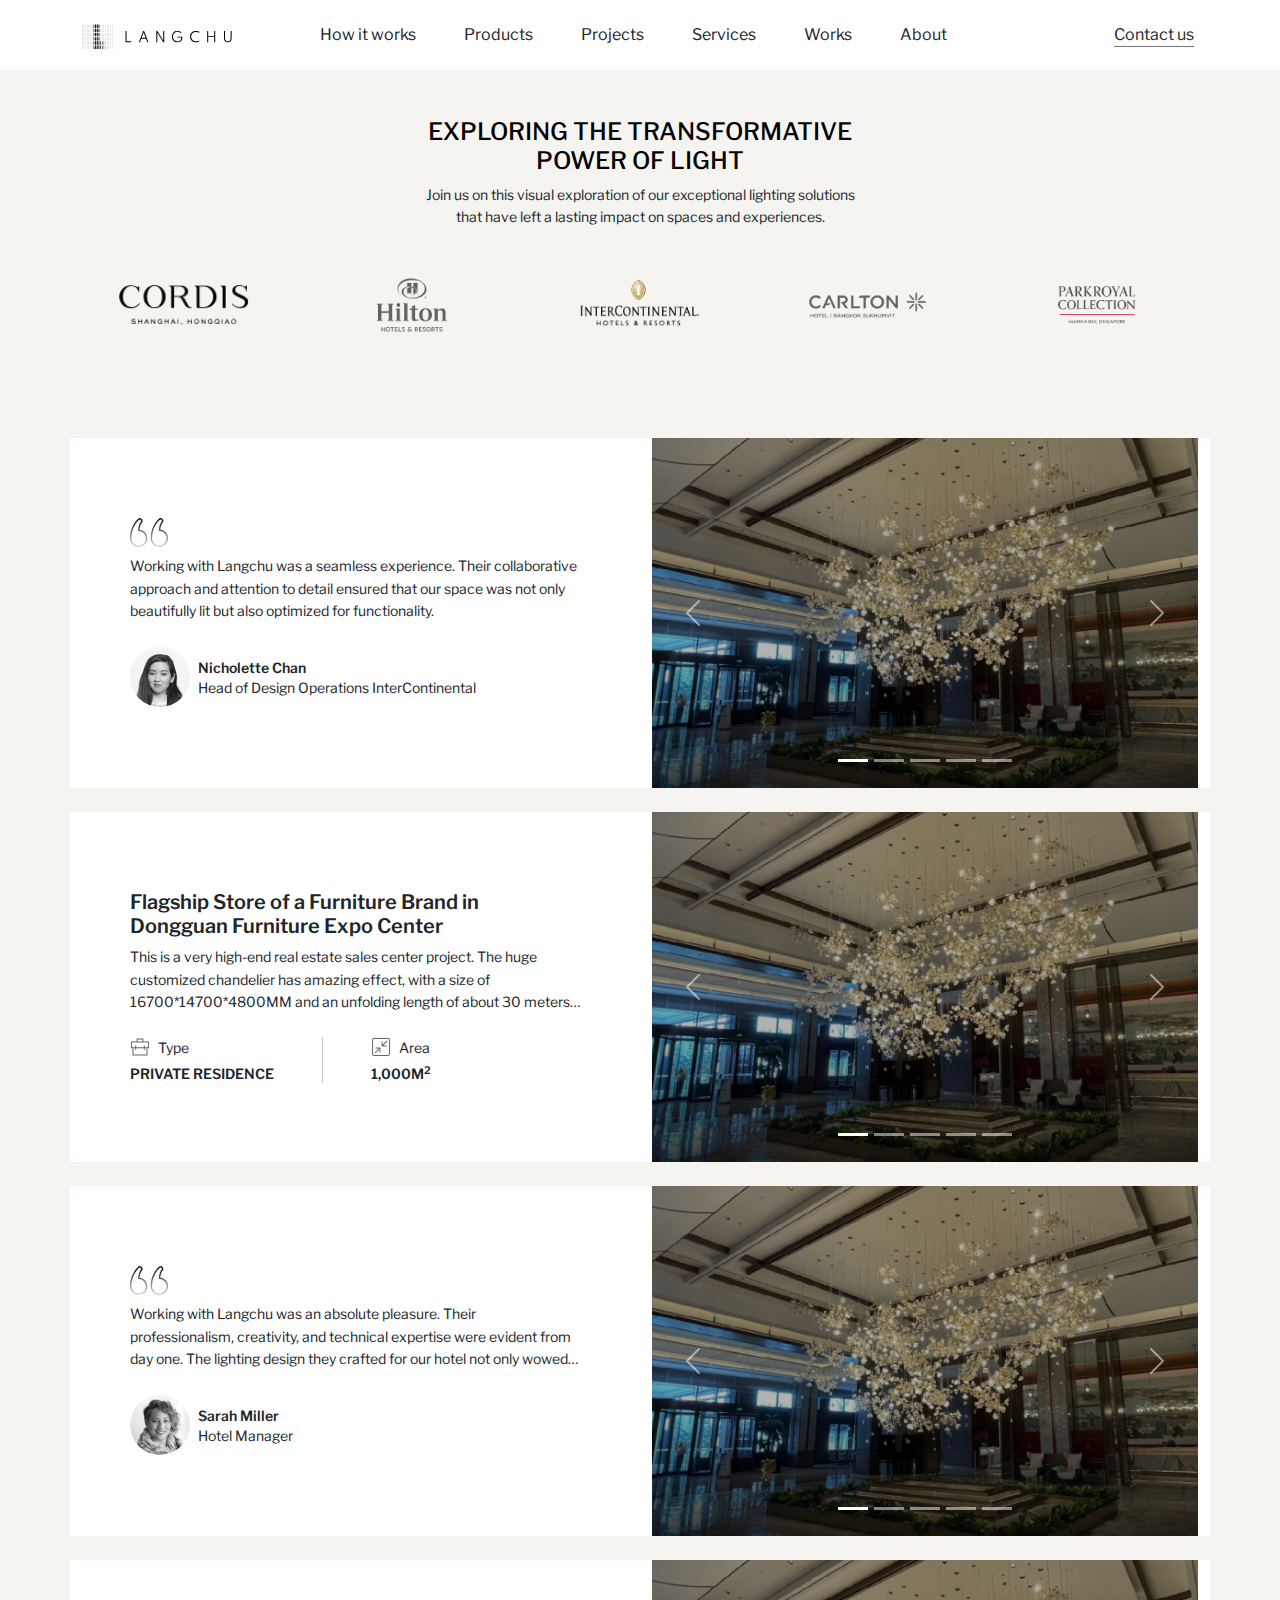
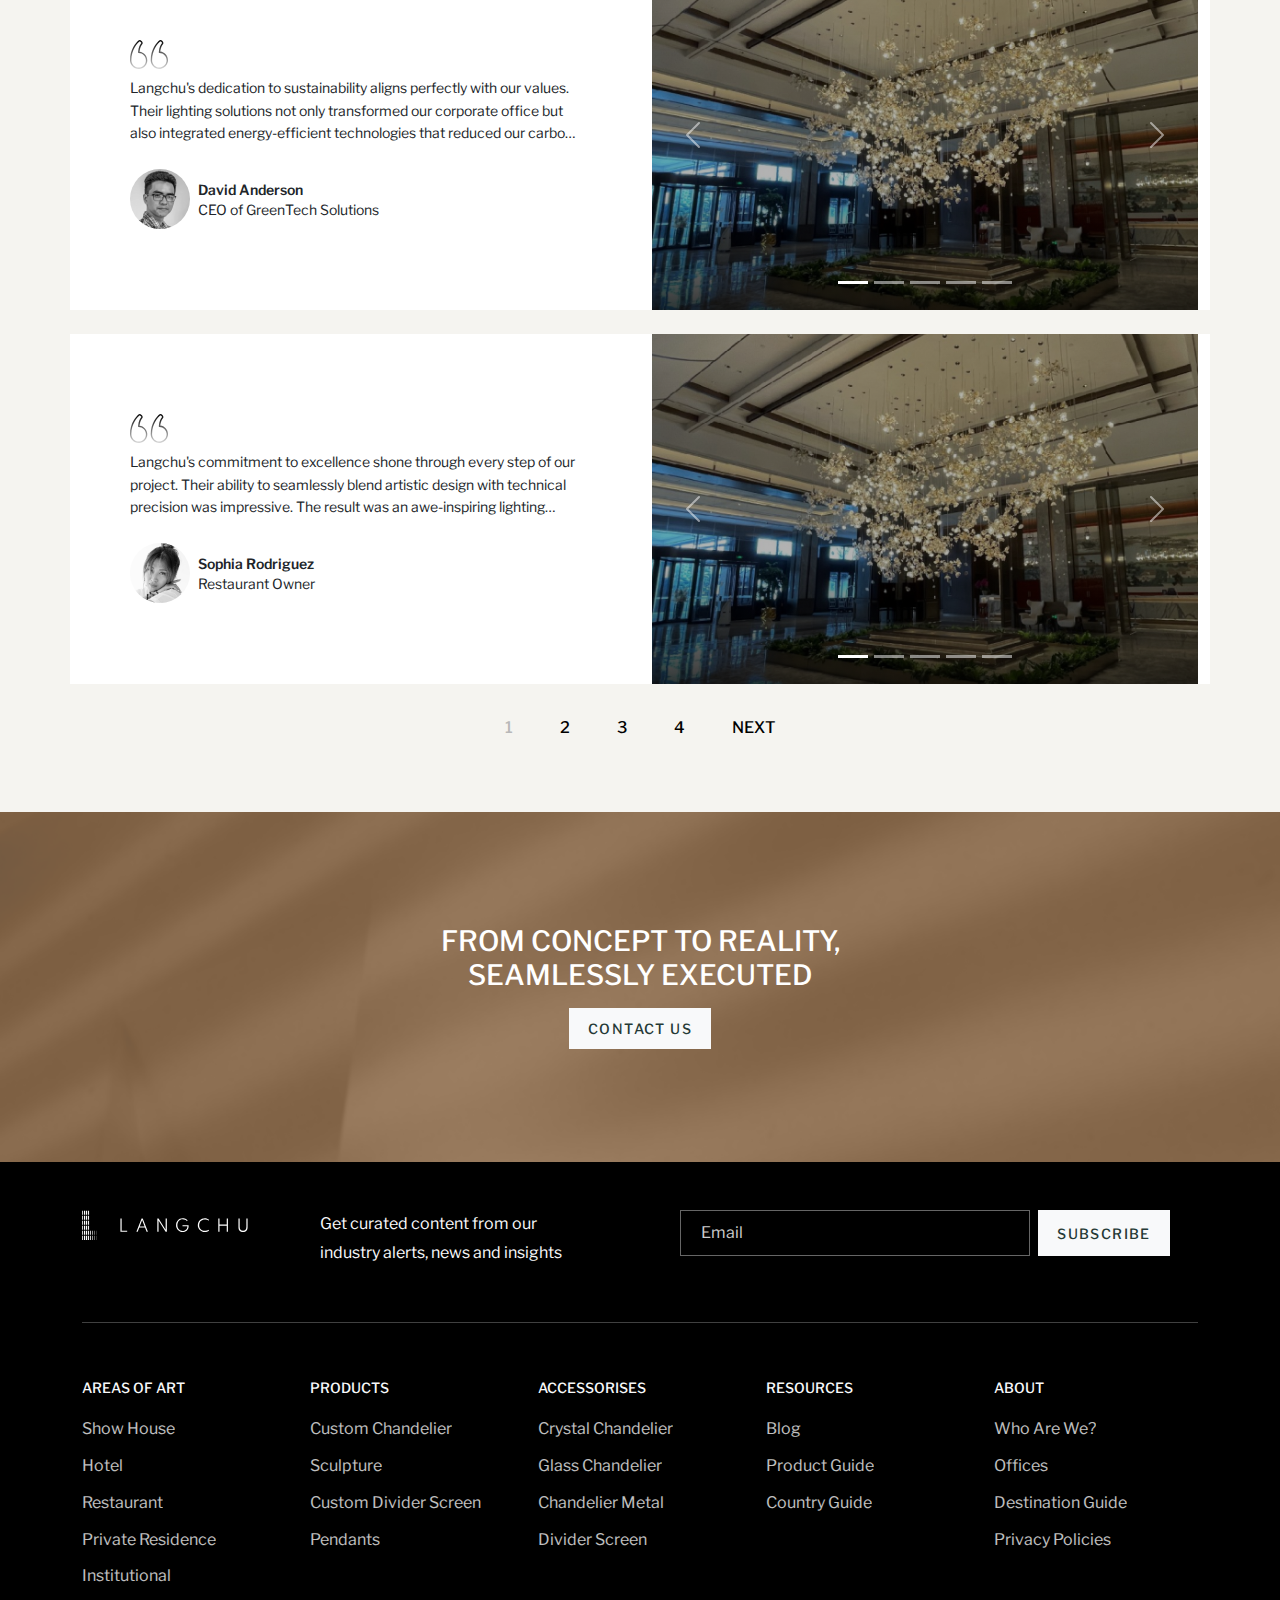
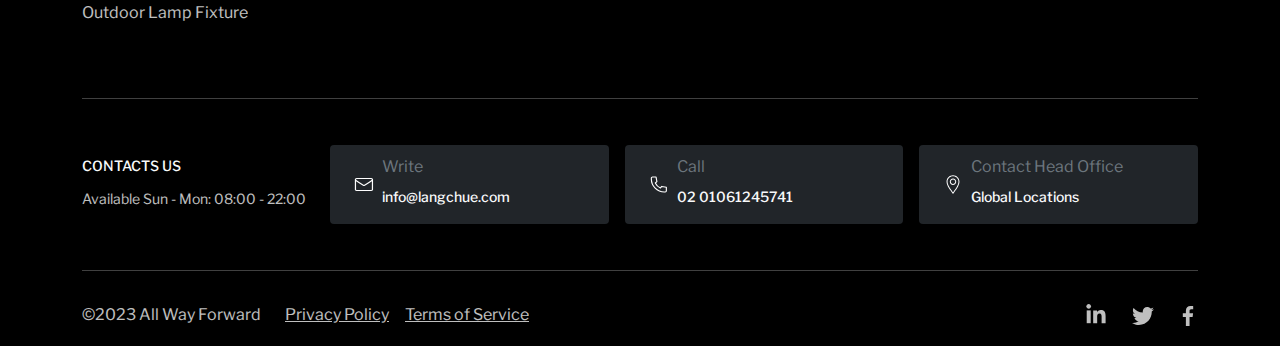
==== pages/projects/index.html @ 5022c029 "how woks page" ====
<!DOCTYPE html>
<html lang="en">

<head>
  <meta charset="UTF-8">
  <meta name="viewport" content="width=device-width, initial-scale=1.0" />
  <meta name="description" content="Explore Our Manufacturing Excellence">
  <title>Langchu | Projects</title>
  <link rel="shortcut icon" href="/public/favicon.ico" type="image/x-icon">
  <!-- Custom styles  -->
  <!-- <link rel="stylesheet" href="assets/css/bootstrap.min.css"> -->
  <link rel="stylesheet" href="/assets/css/style.css">
</head>

<body class="bg-light-brown">

  <!-- Header  -->
  <header class="w-100 py-1 bg-white text-black position-relative z-1">
    <div class="container">
      <nav class="navbar navbar-expand-xl gap-xl-5 align-items-center">
        <a class="navbar-brand" href="/">
          <img src="/assets/images/logo-dark.svg" alt="logo" class="img-fluid" width="150" />
        </a>
        <button class="navbar-toggler" type="button" data-bs-toggle="collapse" data-bs-target="#navbarSupportedContent"
          aria-controls="navbarSupportedContent" aria-expanded="false" aria-label="Toggle navigation">
          <span class="navbar-toggler-icon"></span>
        </button>
        <div class="collapse navbar-collapse" id="navbarSupportedContent">
          <ul class="navbar-nav me-auto mb-2 mb-lg-0 nav-main-links mt-3 mt-xl-0">
            <li class="nav-item">
              <a class="nav-link text-dark" aria-current="page" href="/pages/how-works.html">How it works</a>
            </li>
            <li class="nav-item">
              <a class="nav-link text-dark" href="/pages/products.html">Products</a>
            </li>
            <li class="nav-item">
              <a class="nav-link text-dark" href="/pages/projects/">Projects</a>
            </li>
            <li class="nav-item">
              <a class="nav-link text-dark" href="/pages/services.html">Services</a>
            </li>
            <li class="nav-item">
              <a class="nav-link text-dark" href="#">Works</a>
            </li>
            <li class="nav-item">
              <a class="nav-link text-dark" href="/pages/about.html">About</a>
            </li>
          </ul>
          <div>
            <button class="bg-transparent px-3 px-lg-0 border-0 btn-contact-us text-dark" type="button"><span
                class="p-1">Contact us</span></button>
          </div>
        </div>
      </nav>
    </div>
  </header>

  <!-- Hero Projects Section  -->
  <section class="bg-light-brown projects-home py-5 d-flex align-items-center">
    <div class="container">
      <div class="row justify-content-center mb-4">
        <div class="col-sm-8 col-md-7 col-lg-6 col-xl-5 col-xl-4">
          <div class="text-center">
            <h1 class="text-black text-uppercase m-0 fs-lg mb-2">Exploring the Transformative
              Power of Light</h1>
            <p class="fs-sm">Join us on this visual exploration of our exceptional lighting solutions that have left a
              lasting impact
              on spaces and
              experiences.</p>
          </div>
        </div>
      </div>
      <div class="row row-cols-5 align-items-center">
        <div class="col">
          <div class="text-center">
            <img src="../../assets/images/projects/client-1.png" width="130" class="img-fluid object-fit-contain"
              style="aspect-ratio: 16/9;" alt="client" />
          </div>
        </div>
        <div class="col">
          <div class="text-center">
            <img src="../../assets/images/projects/client-2.png" width="130" class="img-fluid object-fit-contain"
              style="aspect-ratio: 16/9;" alt="client" />
          </div>
        </div>
        <div class="col">
          <div class="text-center">
            <img src="../../assets/images/projects/client-3.png" width="130" class="img-fluid object-fit-contain"
              style="aspect-ratio: 16/9;" alt="client" />
          </div>
        </div>
        <div class="col">
          <div class="text-center">
            <img src="../../assets/images/projects/client-4.png" width="130" class="img-fluid object-fit-contain"
              style="aspect-ratio: 16/9;" alt="client" />
          </div>
        </div>
        <div class="col">
          <div class="text-center">
            <img src="../../assets/images/projects/client-5.png" width="130" class="img-fluid object-fit-contain"
              style="aspect-ratio: 16/9;" alt="client" />
          </div>
        </div>
      </div>
    </div>
  </section>



  <!-- Project Portfolio  -->
  <section class="py-md-5 py-4">
    <div class="container d-flex flex-column gap-4">
      <!-- Project-1  -->
      <div class="row bg-white project-list-wrapper align-items-center">
        <div class="col-md-6">
          <div class="p-4 p-md-5">
            <img src="../../assets/icons/quote.svg" class="img-fluid mb-2" alt="quote" />
            <p class="fs-sm line-clamp lines-3 mb-4">Working with Langchu was a seamless experience. Their collaborative
              approach and attention
              to detail
              ensured that our
              space was not only beautifully lit but also optimized for functionality.</p>
            <div class="d-flex gap-2 align-items-center">
              <img src="../../assets/images/projects/client-profile-1.png" width="60" height="60"
                class="rounded-circle object-fit-cover" alt="clinet-profile" />
              <div>
                <h5 class="fs-sm fw-semibold m-0">Nicholette Chan</h5>
                <p class="fs-sm m-0 lh-sm">Head of Design Operations InterContinental</p>
              </div>
            </div>
          </div>
        </div>
        <!-- Slider  -->
        <div class="col-md-6">
          <div>
            <div id="carouselExampleProject1" class="carousel slide">
              <div class="carousel-indicators">
                <button type="button" data-bs-target="#carouselExampleProject1" data-bs-slide-to="0" class="active"
                  aria-current="true" aria-label="Slide 1"></button>
                <button type="button" data-bs-target="#carouselExampleProject1" data-bs-slide-to="1"
                  aria-label="Slide 2"></button>
                <button type="button" data-bs-target="#carouselExampleProject1" data-bs-slide-to="2"
                  aria-label="Slide 3"></button>
                <button type="button" data-bs-target="#carouselExampleProject1" data-bs-slide-to="3"
                  aria-label="Slide 4"></button>
                <button type="button" data-bs-target="#carouselExampleProject1" data-bs-slide-to="4"
                  aria-label="Slide 5"></button>
              </div>
              <div class="carousel-inner">
                <!-- 1 -->
                <div class="carousel-item position-relative active">
                  <img src="../../assets/images/projects/projects-1.png" height="350"
                    class="object-fit-cover d-block w-100" alt="projects" />
                  <div class="position-absolute top-50 start-50 translate-middle view-project-wrapper z-1">
                    <a href="/pages/projects/view.html" class="btn btn-light">View Details</a>
                  </div>
                  <div class="overrelay-image position-absolute top-0 start-0 w-100 h-100"></div>
                </div>
                <!-- 2  -->
                <div class="carousel-item position-relative">
                  <img src="../../assets/images/projects/projects-2.png" height="350"
                    class="object-fit-cover d-block w-100" alt="projects" />
                  <div class="position-absolute top-50 start-50 translate-middle view-project-wrapper z-1">
                    <a href="/pages/projects/view.html" class="btn btn-light">View Details</a>
                  </div>
                  <div class="overrelay-image position-absolute top-0 start-0 w-100 h-100"></div>
                </div>
                <!-- 3  -->
                <div class="carousel-item position-relative">
                  <img src="../../assets/images/projects/projects-3.png" height="350"
                    class="object-fit-cover d-block w-100" alt="projects" />
                  <div class="position-absolute top-50 start-50 translate-middle view-project-wrapper z-1">
                    <a href="/pages/projects/view.html" class="btn btn-light">View Details</a>
                  </div>
                  <div class="overrelay-image position-absolute top-0 start-0 w-100 h-100"></div>
                </div>
                <!-- 4 -->
                <div class="carousel-item position-relative">
                  <img src="../../assets/images/projects/projects-4.png" height="350"
                    class="object-fit-cover d-block w-100" alt="projects" />
                  <div class="position-absolute top-50 start-50 translate-middle view-project-wrapper z-1">
                    <a href="/pages/projects/view.html" class="btn btn-light">View Details</a>
                  </div>
                  <div class="overrelay-image position-absolute top-0 start-0 w-100 h-100"></div>
                </div>
                <!-- 5 -->
                <div class="carousel-item position-relative">
                  <img src="../../assets/images/projects/projects-5.png" height="350"
                    class="object-fit-cover d-block w-100" alt="projects" />
                  <div class="position-absolute top-50 start-50 translate-middle view-project-wrapper z-1">
                    <a href="/pages/projects/view.html" class="btn btn-light">View Details</a>
                  </div>
                  <div class="overrelay-image position-absolute top-0 start-0 w-100 h-100"></div>
                </div>
              </div>
              <button class="carousel-control-prev" type="button" data-bs-target="#carouselExampleProject1"
                data-bs-slide="prev">
                <span class="carousel-control-prev-icon" aria-hidden="true"></span>
                <span class="visually-hidden">Previous</span>
              </button>
              <button class="carousel-control-next" type="button" data-bs-target="#carouselExampleProject1"
                data-bs-slide="next">
                <span class="carousel-control-next-icon" aria-hidden="true"></span>
                <span class="visually-hidden">Next</span>
              </button>
            </div>
          </div>
        </div>
      </div>

      <!-- Project-2  -->
      <div class="row bg-white project-list-wrapper align-items-center">
        <div class="col-md-6">
          <div class="p-4 p-md-5">
            <h4 class="fs-md fw-semibold line-clamp lines-2">Flagship Store of a Furniture Brand in Dongguan Furniture
              Expo Center</h4>
            <p class="fs-sm line-clamp lines-3 mb-4">This is a very high-end real estate sales center project. The huge
              customized chandelier
              has amazing
              effect, with a size
              of 16700*14700*4800MM and an unfolding length of about 30 meters. 5MM aluminum plate is used as heat
              dissipation
              material on the back of each shape, and uniform RGB LED light sources are installed inside. About 19,000
              LED light
              sources are controlled by special controllers, and the shell is made of white 6MM acrylic material, which
              is a very
              large custom chandelier.</p>
            <!-- List  -->
            <div class="d-flex gap-md-5 gap-4">
              <!-- 1 -->
              <div class="d-flex flex-column gap-2">
                <div class="d-inline-flex gap-2 align-items-center">
                  <img src="../../assets/icons/job.svg" alt="icon" />
                  <p class="fs-sm m-0 lh-sm">Type</p>
                </div>
                <h5 class="text-uppercase fs-sm m-0 fw-semibold lh-sm">Private Residence</h5>
              </div>
              <!-- 2 -->
              <div class="vr"></div>
              <!-- 3 -->
              <div class="d-flex flex-column gap-2">
                <div class="d-inline-flex gap-2 align-items-center">
                  <img src="../../assets/icons/area.svg" alt="icon" />
                  <p class="fs-sm m-0 lh-sm">Area</p>
                </div>
                <h5 class="text-uppercase fs-sm m-0 fw-semibold lh-sm">1,000m<sup>2</sup></h5>
              </div>
            </div>

          </div>
        </div>
        <!-- Slider  -->
        <div class="col-md-6">
          <div>
            <div id="carouselExampleProject2" class="carousel slide">
              <div class="carousel-indicators">
                <button type="button" data-bs-target="#carouselExampleProject2" data-bs-slide-to="0" class="active"
                  aria-current="true" aria-label="Slide 1"></button>
                <button type="button" data-bs-target="#carouselExampleProject2" data-bs-slide-to="1"
                  aria-label="Slide 2"></button>
                <button type="button" data-bs-target="#carouselExampleProject2" data-bs-slide-to="2"
                  aria-label="Slide 3"></button>
                <button type="button" data-bs-target="#carouselExampleProject2" data-bs-slide-to="3"
                  aria-label="Slide 4"></button>
                <button type="button" data-bs-target="#carouselExampleProject2" data-bs-slide-to="4"
                  aria-label="Slide 5"></button>
              </div>
              <div class="carousel-inner">
                <!-- 1 -->
                <div class="carousel-item position-relative active">
                  <img src="../../assets/images/projects/projects-1.png" height="350"
                    class="object-fit-cover d-block w-100" alt="projects" />
                  <div class="position-absolute top-50 start-50 translate-middle view-project-wrapper z-1">
                    <a href="/pages/projects/view.html" class="btn btn-light">View Details</a>
                  </div>
                  <div class="overrelay-image position-absolute top-0 start-0 w-100 h-100"></div>
                </div>
                <!-- 2  -->
                <div class="carousel-item position-relative">
                  <img src="../../assets/images/projects/projects-2.png" height="350"
                    class="object-fit-cover d-block w-100" alt="projects" />
                  <div class="position-absolute top-50 start-50 translate-middle view-project-wrapper z-1">
                    <a href="/pages/projects/view.html" class="btn btn-light">View Details</a>
                  </div>
                  <div class="overrelay-image position-absolute top-0 start-0 w-100 h-100"></div>
                </div>
                <!-- 3  -->
                <div class="carousel-item position-relative">
                  <img src="../../assets/images/projects/projects-3.png" height="350"
                    class="object-fit-cover d-block w-100" alt="projects" />
                  <div class="position-absolute top-50 start-50 translate-middle view-project-wrapper z-1">
                    <a href="/pages/projects/view.html" class="btn btn-light">View Details</a>
                  </div>
                  <div class="overrelay-image position-absolute top-0 start-0 w-100 h-100"></div>
                </div>
                <!-- 4 -->
                <div class="carousel-item position-relative">
                  <img src="../../assets/images/projects/projects-4.png" height="350"
                    class="object-fit-cover d-block w-100" alt="projects" />
                  <div class="position-absolute top-50 start-50 translate-middle view-project-wrapper z-1">
                    <a href="/pages/projects/view.html" class="btn btn-light">View Details</a>
                  </div>
                  <div class="overrelay-image position-absolute top-0 start-0 w-100 h-100"></div>
                </div>
                <!-- 5 -->
                <div class="carousel-item position-relative">
                  <img src="../../assets/images/projects/projects-5.png" height="350"
                    class="object-fit-cover d-block w-100" alt="projects" />
                  <div class="position-absolute top-50 start-50 translate-middle view-project-wrapper z-1">
                    <a href="/pages/projects/view.html" class="btn btn-light">View Details</a>
                  </div>
                  <div class="overrelay-image position-absolute top-0 start-0 w-100 h-100"></div>
                </div>
              </div>
              <button class="carousel-control-prev" type="button" data-bs-target="#carouselExampleProject2"
                data-bs-slide="prev">
                <span class="carousel-control-prev-icon" aria-hidden="true"></span>
                <span class="visually-hidden">Previous</span>
              </button>
              <button class="carousel-control-next" type="button" data-bs-target="#carouselExampleProject2"
                data-bs-slide="next">
                <span class="carousel-control-next-icon" aria-hidden="true"></span>
                <span class="visually-hidden">Next</span>
              </button>
            </div>
          </div>
        </div>
      </div>

      <!-- Project-3  -->
      <div class="row bg-white project-list-wrapper align-items-center">
        <div class="col-md-6">
          <div class="p-4 p-md-5">
            <img src="../../assets/icons/quote.svg" class="img-fluid mb-2" alt="quote" />
            <p class="fs-sm line-clamp lines-3 mb-4">Working with Langchu was an absolute pleasure. Their
              professionalism, creativity, and technical expertise were evident
              from day one. The lighting design they crafted for our hotel not only wowed our guests but also enhanced
              their overall
              experience. Langchu truly knows how to illuminate spaces with brilliance.</p>
            <div class="d-flex gap-2 align-items-center">
              <img src="../../assets/images/projects/client-profile-2.png" width="60" height="60"
                class="rounded-circle object-fit-cover" alt="clinet-profile" />
              <div>
                <h5 class="fs-sm fw-semibold m-0">Sarah Miller</h5>
                <p class="fs-sm m-0 lh-sm">Hotel Manager</p>
              </div>
            </div>
          </div>
        </div>
        <!-- Slider  -->
        <div class="col-md-6">
          <div>
            <div id="carouselExampleProject3" class="carousel slide">
              <div class="carousel-indicators">
                <button type="button" data-bs-target="#carouselExampleProject3" data-bs-slide-to="0" class="active"
                  aria-current="true" aria-label="Slide 1"></button>
                <button type="button" data-bs-target="#carouselExampleProject3" data-bs-slide-to="1"
                  aria-label="Slide 2"></button>
                <button type="button" data-bs-target="#carouselExampleProject3" data-bs-slide-to="2"
                  aria-label="Slide 3"></button>
                <button type="button" data-bs-target="#carouselExampleProject3" data-bs-slide-to="3"
                  aria-label="Slide 4"></button>
                <button type="button" data-bs-target="#carouselExampleProject3" data-bs-slide-to="4"
                  aria-label="Slide 5"></button>
              </div>
              <div class="carousel-inner">
                <!-- 1 -->
                <div class="carousel-item position-relative active">
                  <img src="../../assets/images/projects/projects-1.png" height="350"
                    class="object-fit-cover d-block w-100" alt="projects" />
                  <div class="position-absolute top-50 start-50 translate-middle view-project-wrapper z-1">
                    <a href="/pages/projects/view.html" class="btn btn-light">View Details</a>
                  </div>
                  <div class="overrelay-image position-absolute top-0 start-0 w-100 h-100"></div>
                </div>
                <!-- 2  -->
                <div class="carousel-item position-relative">
                  <img src="../../assets/images/projects/projects-2.png" height="350"
                    class="object-fit-cover d-block w-100" alt="projects" />
                  <div class="position-absolute top-50 start-50 translate-middle view-project-wrapper z-1">
                    <a href="/pages/projects/view.html" class="btn btn-light">View Details</a>
                  </div>
                  <div class="overrelay-image position-absolute top-0 start-0 w-100 h-100"></div>
                </div>
                <!-- 3  -->
                <div class="carousel-item position-relative">
                  <img src="../../assets/images/projects/projects-3.png" height="350"
                    class="object-fit-cover d-block w-100" alt="projects" />
                  <div class="position-absolute top-50 start-50 translate-middle view-project-wrapper z-1">
                    <a href="/pages/projects/view.html" class="btn btn-light">View Details</a>
                  </div>
                  <div class="overrelay-image position-absolute top-0 start-0 w-100 h-100"></div>
                </div>
                <!-- 4 -->
                <div class="carousel-item position-relative">
                  <img src="../../assets/images/projects/projects-4.png" height="350"
                    class="object-fit-cover d-block w-100" alt="projects" />
                  <div class="position-absolute top-50 start-50 translate-middle view-project-wrapper z-1">
                    <a href="/pages/projects/view.html" class="btn btn-light">View Details</a>
                  </div>
                  <div class="overrelay-image position-absolute top-0 start-0 w-100 h-100"></div>
                </div>
                <!-- 5 -->
                <div class="carousel-item position-relative">
                  <img src="../../assets/images/projects/projects-5.png" height="350"
                    class="object-fit-cover d-block w-100" alt="projects" />
                  <div class="position-absolute top-50 start-50 translate-middle view-project-wrapper z-1">
                    <a href="/pages/projects/view.html" class="btn btn-light">View Details</a>
                  </div>
                  <div class="overrelay-image position-absolute top-0 start-0 w-100 h-100"></div>
                </div>
              </div>
              <button class="carousel-control-prev" type="button" data-bs-target="#carouselExampleProject3"
                data-bs-slide="prev">
                <span class="carousel-control-prev-icon" aria-hidden="true"></span>
                <span class="visually-hidden">Previous</span>
              </button>
              <button class="carousel-control-next" type="button" data-bs-target="#carouselExampleProject3"
                data-bs-slide="next">
                <span class="carousel-control-next-icon" aria-hidden="true"></span>
                <span class="visually-hidden">Next</span>
              </button>
            </div>
          </div>
        </div>
      </div>

      <!-- Project-4  -->
      <div class="row bg-white project-list-wrapper align-items-center">
        <div class="col-md-6">
          <div class="p-4 p-md-5">
            <img src="../../assets/icons/quote.svg" class="img-fluid mb-2" alt="quote" />
            <p class="fs-sm line-clamp lines-3 mb-4">Langchu's dedication to sustainability aligns perfectly with our
              values. Their lighting solutions not only transformed
              our corporate office but also integrated energy-efficient technologies that reduced our carbon footprint.
              Their team's
              collaborative approach made the entire process seamless and enjoyable.</p>
            <div class="d-flex gap-2 align-items-center">
              <img src="../../assets/images/projects/client-profile-3.png" width="60" height="60"
                class="rounded-circle object-fit-cover" alt="clinet-profile" />
              <div>
                <h5 class="fs-sm fw-semibold m-0">David Anderson</h5>
                <p class="fs-sm m-0 lh-sm">CEO of GreenTech Solutions</p>
              </div>
            </div>
          </div>
        </div>
        <!-- Slider  -->
        <div class="col-md-6">
          <div>
            <div id="carouselExampleProject4" class="carousel slide">
              <div class="carousel-indicators">
                <button type="button" data-bs-target="#carouselExampleProject4" data-bs-slide-to="0" class="active"
                  aria-current="true" aria-label="Slide 1"></button>
                <button type="button" data-bs-target="#carouselExampleProject4" data-bs-slide-to="1"
                  aria-label="Slide 2"></button>
                <button type="button" data-bs-target="#carouselExampleProject4" data-bs-slide-to="2"
                  aria-label="Slide 3"></button>
                <button type="button" data-bs-target="#carouselExampleProject4" data-bs-slide-to="3"
                  aria-label="Slide 4"></button>
                <button type="button" data-bs-target="#carouselExampleProject4" data-bs-slide-to="4"
                  aria-label="Slide 5"></button>
              </div>
              <div class="carousel-inner">
                <!-- 1 -->
                <div class="carousel-item position-relative active">
                  <img src="../../assets/images/projects/projects-1.png" height="350"
                    class="object-fit-cover d-block w-100" alt="projects" />
                  <div class="position-absolute top-50 start-50 translate-middle view-project-wrapper z-1">
                    <a href="/pages/projects/view.html" class="btn btn-light">View Details</a>
                  </div>
                  <div class="overrelay-image position-absolute top-0 start-0 w-100 h-100"></div>
                </div>
                <!-- 2  -->
                <div class="carousel-item position-relative">
                  <img src="../../assets/images/projects/projects-2.png" height="350"
                    class="object-fit-cover d-block w-100" alt="projects" />
                  <div class="position-absolute top-50 start-50 translate-middle view-project-wrapper z-1">
                    <a href="/pages/projects/view.html" class="btn btn-light">View Details</a>
                  </div>
                  <div class="overrelay-image position-absolute top-0 start-0 w-100 h-100"></div>
                </div>
                <!-- 3  -->
                <div class="carousel-item position-relative">
                  <img src="../../assets/images/projects/projects-3.png" height="350"
                    class="object-fit-cover d-block w-100" alt="projects" />
                  <div class="position-absolute top-50 start-50 translate-middle view-project-wrapper z-1">
                    <a href="/pages/projects/view.html" class="btn btn-light">View Details</a>
                  </div>
                  <div class="overrelay-image position-absolute top-0 start-0 w-100 h-100"></div>
                </div>
                <!-- 4 -->
                <div class="carousel-item position-relative">
                  <img src="../../assets/images/projects/projects-4.png" height="350"
                    class="object-fit-cover d-block w-100" alt="projects" />
                  <div class="position-absolute top-50 start-50 translate-middle view-project-wrapper z-1">
                    <a href="/pages/projects/view.html" class="btn btn-light">View Details</a>
                  </div>
                  <div class="overrelay-image position-absolute top-0 start-0 w-100 h-100"></div>
                </div>
                <!-- 5 -->
                <div class="carousel-item position-relative">
                  <img src="../../assets/images/projects/projects-5.png" height="350"
                    class="object-fit-cover d-block w-100" alt="projects" />
                  <div class="position-absolute top-50 start-50 translate-middle view-project-wrapper z-1">
                    <a href="/pages/projects/view.html" class="btn btn-light">View Details</a>
                  </div>
                  <div class="overrelay-image position-absolute top-0 start-0 w-100 h-100"></div>
                </div>
              </div>
              <button class="carousel-control-prev" type="button" data-bs-target="#carouselExampleProject4"
                data-bs-slide="prev">
                <span class="carousel-control-prev-icon" aria-hidden="true"></span>
                <span class="visually-hidden">Previous</span>
              </button>
              <button class="carousel-control-next" type="button" data-bs-target="#carouselExampleProject4"
                data-bs-slide="next">
                <span class="carousel-control-next-icon" aria-hidden="true"></span>
                <span class="visually-hidden">Next</span>
              </button>
            </div>
          </div>
        </div>
      </div>

      <!-- Project-5  -->
      <div class="row bg-white project-list-wrapper align-items-center">
        <div class="col-md-6">
          <div class="p-4 p-md-5">
            <img src="../../assets/icons/quote.svg" class="img-fluid mb-2" alt="quote" />
            <p class="fs-sm line-clamp lines-3 mb-4">Langchu's commitment to excellence shone through every step of our
              project. Their ability to seamlessly blend artistic
              design with technical precision was impressive. The result was an awe-inspiring lighting system that adds
              a layer of
              sophistication and charm to our restaurant. We're thrilled with the outcome.</p>
            <div class="d-flex gap-2 align-items-center">
              <img src="../../assets/images/projects/client-profile-4.png" width="60" height="60"
                class="rounded-circle object-fit-cover" alt="clinet-profile" />
              <div>
                <h5 class="fs-sm fw-semibold m-0">Sophia Rodriguez</h5>
                <p class="fs-sm m-0 lh-sm">Restaurant Owner</p>
              </div>
            </div>
          </div>
        </div>
        <!-- Slider  -->
        <div class="col-md-6">
          <div>
            <div id="carouselExampleProject5" class="carousel slide">
              <div class="carousel-indicators">
                <button type="button" data-bs-target="#carouselExampleProject5" data-bs-slide-to="0" class="active"
                  aria-current="true" aria-label="Slide 1"></button>
                <button type="button" data-bs-target="#carouselExampleProject5" data-bs-slide-to="1"
                  aria-label="Slide 2"></button>
                <button type="button" data-bs-target="#carouselExampleProject5" data-bs-slide-to="2"
                  aria-label="Slide 3"></button>
                <button type="button" data-bs-target="#carouselExampleProject5" data-bs-slide-to="3"
                  aria-label="Slide 4"></button>
                <button type="button" data-bs-target="#carouselExampleProject5" data-bs-slide-to="4"
                  aria-label="Slide 5"></button>
              </div>
              <div class="carousel-inner">
                <!-- 1 -->
                <div class="carousel-item position-relative active">
                  <img src="../../assets/images/projects/projects-1.png" height="350"
                    class="object-fit-cover d-block w-100" alt="projects" />
                  <div class="position-absolute top-50 start-50 translate-middle view-project-wrapper z-1">
                    <a href="/pages/projects/view.html" class="btn btn-light">View Details</a>
                  </div>
                  <div class="overrelay-image position-absolute top-0 start-0 w-100 h-100"></div>
                </div>
                <!-- 2  -->
                <div class="carousel-item position-relative">
                  <img src="../../assets/images/projects/projects-2.png" height="350"
                    class="object-fit-cover d-block w-100" alt="projects" />
                  <div class="position-absolute top-50 start-50 translate-middle view-project-wrapper z-1">
                    <a href="/pages/projects/view.html" class="btn btn-light">View Details</a>
                  </div>
                  <div class="overrelay-image position-absolute top-0 start-0 w-100 h-100"></div>
                </div>
                <!-- 3  -->
                <div class="carousel-item position-relative">
                  <img src="../../assets/images/projects/projects-3.png" height="350"
                    class="object-fit-cover d-block w-100" alt="projects" />
                  <div class="position-absolute top-50 start-50 translate-middle view-project-wrapper z-1">
                    <a href="/pages/projects/view.html" class="btn btn-light">View Details</a>
                  </div>
                  <div class="overrelay-image position-absolute top-0 start-0 w-100 h-100"></div>
                </div>
                <!-- 4 -->
                <div class="carousel-item position-relative">
                  <img src="../../assets/images/projects/projects-4.png" height="350"
                    class="object-fit-cover d-block w-100" alt="projects" />
                  <div class="position-absolute top-50 start-50 translate-middle view-project-wrapper z-1">
                    <a href="/pages/projects/view.html" class="btn btn-light">View Details</a>
                  </div>
                  <div class="overrelay-image position-absolute top-0 start-0 w-100 h-100"></div>
                </div>
                <!-- 5 -->
                <div class="carousel-item position-relative">
                  <img src="../../assets/images/projects/projects-5.png" height="350"
                    class="object-fit-cover d-block w-100" alt="projects" />
                  <div class="position-absolute top-50 start-50 translate-middle view-project-wrapper z-1">
                    <a href="/pages/projects/view.html" class="btn btn-light">View Details</a>
                  </div>
                  <div class="overrelay-image position-absolute top-0 start-0 w-100 h-100"></div>
                </div>
              </div>
              <button class="carousel-control-prev" type="button" data-bs-target="#carouselExampleProject5"
                data-bs-slide="prev">
                <span class="carousel-control-prev-icon" aria-hidden="true"></span>
                <span class="visually-hidden">Previous</span>
              </button>
              <button class="carousel-control-next" type="button" data-bs-target="#carouselExampleProject5"
                data-bs-slide="next">
                <span class="carousel-control-next-icon" aria-hidden="true"></span>
                <span class="visually-hidden">Next</span>
              </button>
            </div>
          </div>
        </div>
      </div>

      <!-- Pagination  -->
      <div class="row">
        <div class="col-md-12">
          <div>
            <nav aria-label="...">
              <ul class="pagination justify-content-center gap-4">
                <li class="page-item disabled">
                  <span class="page-link">1</span>
                </li>
                <li class="page-item">
                  <a class="page-link" href="#">2</a>
                </li>
                <li class="page-item" aria-current="page">
                  <a class="page-link" href="#">3</a>
                </li>
                <li class="page-item">
                  <a class="page-link" href="#">4</a>
                </li>
                <li class="page-item">
                  <a class="page-link" href="#">Next</a>
                </li>
              </ul>
            </nav>
          </div>
        </div>
      </div>
    </div>
  </section>



  <!-- Contact Us  -->
  <section class="contact-us py-5 py-md-4 d-flex align-items-center">
    <div class="container">
      <div class="row justify-content-center">
        <div class="col-md-10 col-lg-8 col-xl-6">
          <div class="text-center">
            <h2 class="text-white mb-3 text-uppercase fs-xl">From Concept to Reality,
              Seamlessly Executed</h2>
            <button type="button" class="btn btn-light">Contact Us</button>
          </div>
        </div>
      </div>
    </div>
  </section>

  <!-- Footer  -->
  <footer class="bg-black pt-md-5 pt-4 pb-3">
    <div class="container">
      <!-- upper  -->
      <div class="row gy-4 gy-xl-0 justify-content-xl-between pb-md-4 pb-3">
        <div class="col-xl-2 col-2xl-3">
          <div class="text-center text-xl-start">
            <img src="/assets/images/logo.svg" class="img-fluid" alt="logo">
          </div>
        </div>
        <div class="col-xl-3 col-2xl-3">
          <div class="text-center text-xl-start">
            <p class="text-light m-0">Get curated content from our
              industry alerts, news and insights</p>
          </div>
        </div>
        <div class="col-xl-6 col-xl-5">
          <form action="" class="d-flex flex-column flex-sm-row justify-content-center gap-lg-2 gap-3 newsletter-form">
            <input type="text" class="form-control bg-transparent text-light" placeholder="Email" />
            <button type="button" class="btn btn-light">Subscribe</button>
          </form>
        </div>
      </div>
      <hr />
      <!-- middle  -->
      <div class="row gy-3 row-cols-2 row-cols-sm-3 row-cols-lg-5 py-md-4 py-2">
        <!-- Areas of Art -->
        <div class="col">
          <h6 class="text-light text-uppercase mb-sm-3 fs-sm">Areas of Art</h6>
          <ul class="list-unstyled d-flex flex-column gap-2">
            <li><a href="" class="text-white opacity-75">Show House</a></li>
            <li><a href="" class="text-white opacity-75">Hotel</a></li>
            <li><a href="" class="text-white opacity-75">Restaurant</a></li>
            <li><a href="" class="text-white opacity-75">Private Residence</a></li>
            <li><a href="" class="text-white opacity-75">Institutional</a></li>
            <li><a href="" class="text-white opacity-75">Outdoor Lamp Fixture</a></li>
          </ul>
        </div>
        <!-- Products -->
        <div class="col">
          <h6 class="text-light text-uppercase mb-sm-3 fs-sm">Products</h6>
          <ul class="list-unstyled d-flex flex-column gap-2">
            <li><a href="" class="text-white opacity-75">Custom Chandelier</a></li>
            <li><a href="" class="text-white opacity-75">Sculpture</a></li>
            <li><a href="" class="text-white opacity-75">Custom Divider Screen</a></li>
            <li><a href="" class="text-white opacity-75">Pendants</a></li>
          </ul>
        </div>
        <!-- Accessorises -->
        <div class="col">
          <h6 class="text-light text-uppercase mb-sm-3 fs-sm">Accessorises</h6>
          <ul class="list-unstyled d-flex flex-column gap-2">
            <li><a href="" class="text-white opacity-75">Crystal Chandelier</a></li>
            <li><a href="" class="text-white opacity-75">Glass Chandelier</a></li>
            <li><a href="" class="text-white opacity-75">Chandelier Metal</a></li>
            <li><a href="" class="text-white opacity-75">Divider Screen </a></li>
          </ul>
        </div>
        <!-- Accessorises -->
        <div class="col">
          <h6 class="text-light text-uppercase mb-sm-3 fs-sm">Resources</h6>
          <ul class="list-unstyled d-flex flex-column gap-2">
            <li><a href="" class="text-white opacity-75">Blog</a></li>
            <li><a href="" class="text-white opacity-75">Product Guide</a></li>
            <li><a href="" class="text-white opacity-75">Country Guide</a></li>
          </ul>
        </div>
        <!-- About -->
        <div class="col">
          <h6 class="text-light text-uppercase mb-sm-3 fs-sm">About</h6>
          <ul class="list-unstyled d-flex flex-column gap-2">
            <li><a href="" class="text-white opacity-75">Who Are We?</a></li>
            <li><a href="" class="text-white opacity-75">Offices</a></li>
            <li><a href="" class="text-white opacity-75">Destination Guide</a></li>
            <li><a href="" class="text-white opacity-75">Privacy Policies</a></li>
          </ul>
        </div>
      </div>

      <hr />

      <!-- Contact Information -->
      <div class="row py-3">
        <div class="col-md-12">
          <div class="d-flex align-items-lg-center flex-column flex-xl-row gap-4">
            <div class="flex-shrink-0">
              <h6 class="text-light text-uppercase mb-2 fs-sm">Contacts Us</h6>
              <p class="text-white opacity-75 m-0"><small>Available Sun - Mon: 08:00 - 22:00</small></p>
            </div>

            <div class="w-100">
              <div class="row gy-3 gx-3">
                <!-- email -->
                <div class="col-sm-6 col-md-6 col-lg-4">
                  <div class="bg-dark d-flex gap-2 py-2 px-4 rounded-1 w-100">
                    <img src="../../assets/icons/email.svg" width="20" alt="email">
                    <div>
                      <p class="text-secondary m-0 mb-1">Write</p>
                      <h6 class="text-light mb-2 fs-sm">info@langchue.com</h6>
                    </div>
                  </div>
                </div>
                <!-- email -->
                <div class="col-sm-6 col-md-6 col-lg-4">
                  <div class="bg-dark d-flex gap-2 py-2 px-4 rounded-1 w-100">
                    <img src="../../assets/icons/call.svg" width="20" alt="email">
                    <div>
                      <p class="text-secondary m-0 mb-1">
                        Call
                      </p>
                      <h6 class="text-light mb-2 fs-sm">02 01061245741</h6>
                    </div>
                  </div>
                </div>
                <!-- email -->
                <div class="col-sm-6 col-md-6 col-lg-4">
                  <div class="bg-dark d-flex gap-2 py-2 px-4 rounded-1 w-100">
                    <img src="../../assets/icons/location.svg" width="20" alt="email">
                    <div>
                      <p class="text-secondary m-0 mb-1">Contact Head Office</p>
                      <h6 class="text-light mb-2 fs-sm">Global Locations</h6>
                    </div>
                  </div>
                </div>
              </div>
            </div>
          </div>
        </div>
      </div>
      <hr />
      <!-- Bottom  -->
      <div class="row gy-3">
        <div class="col-lg-6">
          <div
            class="d-flex flex-column align-items-center flex-sm-row justify-content-sm-center justify-content-lg-start gap-3 gap-md-4">
            <div>
              <p class="text-white opacity-75 m-0">©2023 All Way Forward</p>
            </div>
            <ul class="list-unstyled d-flex gap-3 align-items-center m-0">
              <li>
                <a href="" class="text-white opacity-75 text-decoration-underline">Privacy Policy</a>
              </li>
              <li>
                <a href="" class="text-white opacity-75 text-decoration-underline">Terms of Service</a>
              </li>
            </ul>
          </div>
        </div>
        <div class="col-lg-6">
          <ul class="list-unstyled d-flex gap-4 align-items-center justify-content-center justify-content-lg-end m-0">
            <li>
              <a href="" class="text-white opacity-75 text-decoration-underline"><img
                  src="../../assets/icons/linkedin.svg" alt="linkedin" /></a>
            </li>
            <li>
              <a href="" class="text-white opacity-75 text-decoration-underline"><img
                  src="../../assets/icons/twitter.svg" alt="linkedin" /></a>
            </li>
            <li>
              <a href="" class="text-white opacity-75 text-decoration-underline"><img
                  src="../../assets/icons/facebook.svg" alt="linkedin" /></a>
            </li>

          </ul>
        </div>
      </div>

    </div>
  </footer>

  <!-- Bootstrap JS  -->
  <script src="/assets/js/bootstrap.bundle.min.js"></script>

  <script>
    window.addEventListener("scroll", () => {
      const header = document.querySelector('header');
      if (window.scrollY >= 64) {
        header.classList.add('position-fixed', 'shadow-sm', 'bg-black')
      } else {
        header.classList.remove('position-fixed', 'shadow-sm', 'bg-black')
      }
    });
  </script>
</body>

</html>
---- assets/css/style.css ----
/* Bootstrap CSS */
@import "bootstrap.min.css";
@import "typography.css";
@import "components.css";

/*
====================================================
                  Header
====================================================
*/

.nav-main-links a.active {
  color: #fff !important;
  background: #777777;
}

.nav-main-links li {
  padding-inline: 16px;
}

.nav-main-links a {
  color: #fff;
  padding: 4px;
}

.nav-main-links a:hover {
  color: #bbbbbb;
}

button.navbar-toggler {
  border-color: #777;
  border-width: 2px;
}


.navbar-toggler-icon {
  background-image: url("data:image/svg+xml,%3csvg xmlns='http://www.w3.org/2000/svg' viewBox='0 0 30 30'%3e%3cpath stroke='rgba%28119, 119, 119, 0.75%29' stroke-linecap='round' stroke-miterlimit='10' stroke-width='2' d='M4 7h22M4 15h22M4 23h22'/%3e%3c/svg%3e");
}


/*
====================================================
                  Footer
====================================================
*/

.newsletter-form input::placeholder {
  color: #ccc;
}

.newsletter-form input {
  max-width: 350px;
}

/*
====================================================
                    Home Page 
====================================================
*/

/* *********** Hero Section ***********  */

.hero-home {
  background:
    linear-gradient(180deg, #000 0%, #000 13.57%, rgba(0, 0, 0, 0.00) 81.38%),
    url("../images/home/hero-bg.png") no-repeat center/cover;
  min-height: 450px;
}



/* *********** Manufacturing Hub ***********  */
.bg-light-brown {
  background-color: #F5F4F0;
}

.bg-brown {
  background-color: #8C6E51;
}



/* *********** how works ***********  */

.how-works-cus .col>div::before {
  position: absolute;
  content: '';
  right: -45px;
  top: 0;
  bottom: 0;
  margin-block: auto;
  width: 50px;
  height: 1px;
  border: 1px dashed rgba(0, 0, 0, 0.2);
}

.how-works-cus .col:last-child>div::before {
  display: none;
}

.how-works-cus .col:nth-child(2),
.how-works-cus .col:nth-child(5) {
  margin-top: 30px;
}

/* *********** Assurance Quality ***********  */

/* .assurance-quality ul {
  list-style-image: url('../icons/download.svg');
} */

.contact-us {
  background: no-repeat center/cover url("../images/home/contact-us.png");
  min-height: 350px;
}


/*
====================================================
              Our Product Page
====================================================
*/

.our-products .dropdown-menu-dark {
  --bs-dropdown-bg: #000;
}

.our-products .dropdown-toggle::after {
  all: unset;
}

.our-products .btn-secondary:focus {
  background-color: #000 !important;
  color: white !important;
}

.our-products .dropdown-menu {
  top: -4px !important;
}

.our-products .minus-icon {
  display: none;
}

.our-products .btn-secondary:focus .minus-icon {
  display: inline-block;
}

.our-products .btn-secondary:focus .plus-icon {
  display: none;
}

.landing-concept {
  background: #F5F4F0 url("../images/products/product-bg.png") no-repeat center/cover padding-box;
}


/*
====================================================
                    Projects Page
====================================================
*/
.project-list-wrapper {
  cursor: pointer;
}

.view-project-wrapper {
  visibility: hidden;
  transition: all 0.01s ease-in-out;
}

.project-list-wrapper:hover .view-project-wrapper {
  visibility: visible;
  transition: all 0.01s ease-in-out;
}


.project-video-wrapper {
  cursor: pointer;
}

.play-button {
  display: none;
}

.project-video-wrapper:hover .play-button {
  display: block;
}

/*
====================================================
                    About Page
====================================================
*/
.hero-about {
  background:
    linear-gradient(180deg, #000 0%, #000 13.57%, rgba(0, 0, 0, 0.00) 81.38%),
    url("../images/about/about-bg.png") no-repeat center/cover;
  min-height: 450px;
}

.about-contact-form {
  background: url("../images/about/about-form.png") no-repeat center/cover;
}


.about-contact-form :is(input, textarea),
.about-contact-form :is(input, textarea):focus {
  border: 1px solid rgba(255, 255, 255, 0.50);
  background: rgba(255, 255, 255, 0.05);
  backdrop-filter: blur(6px);
  color: #FFF;
}



.about-contact-form :is(input, textarea)::placeholder {
  color: rgba(255, 255, 255, 0.7);
}

/*
====================================================
                  Services Page
====================================================*/
.hero-services {
  background:
    linear-gradient(180deg, #000 0%, #000 13.57%, rgba(0, 0, 0, 0.00) 81.38%),
    url("../images/services/services-hero-bg.png") no-repeat center/cover;
  min-height: 450px;
}

/*
====================================================
              Howit Works Page
====================================================*/
.hero-how-works {
  background:
    linear-gradient(180deg, #000 0%, rgb(0 0 0 / 40%) 10.57%, rgba(0, 0, 0, 0) 51.38%),
    url(../images/how-works/banner-how-works.png) no-repeat center/cover;
  min-height: 450px;
}

/* *********** Responsive ***********  */

@media all and (min-width:320px) and (max-width: 1199px) {
  header {
    background-color: #000;
  }
}

@media all and (min-width:992px) {
  .w-lg-100 {
    width: 100%;
  }
}


@media all and (min-width:320px) and (max-width: 575px) {
  .newsletter-form input {
    max-width: 100% !important;
    width: 100% !important;
  }
}

@media all and (min-width:320px) and (max-width: 767px) {

  .how-works-cus .col:nth-child(2),
  .how-works-cus .col:nth-child(5) {
    margin-top: 0;
  }

  .how-works-cus .col>div::before {
    display: none;
  }

  .hero-home {
    background-image: url("../images//home/hero-bg.png");
    min-height: 220px;
    margin-top: 65px;
  }
}
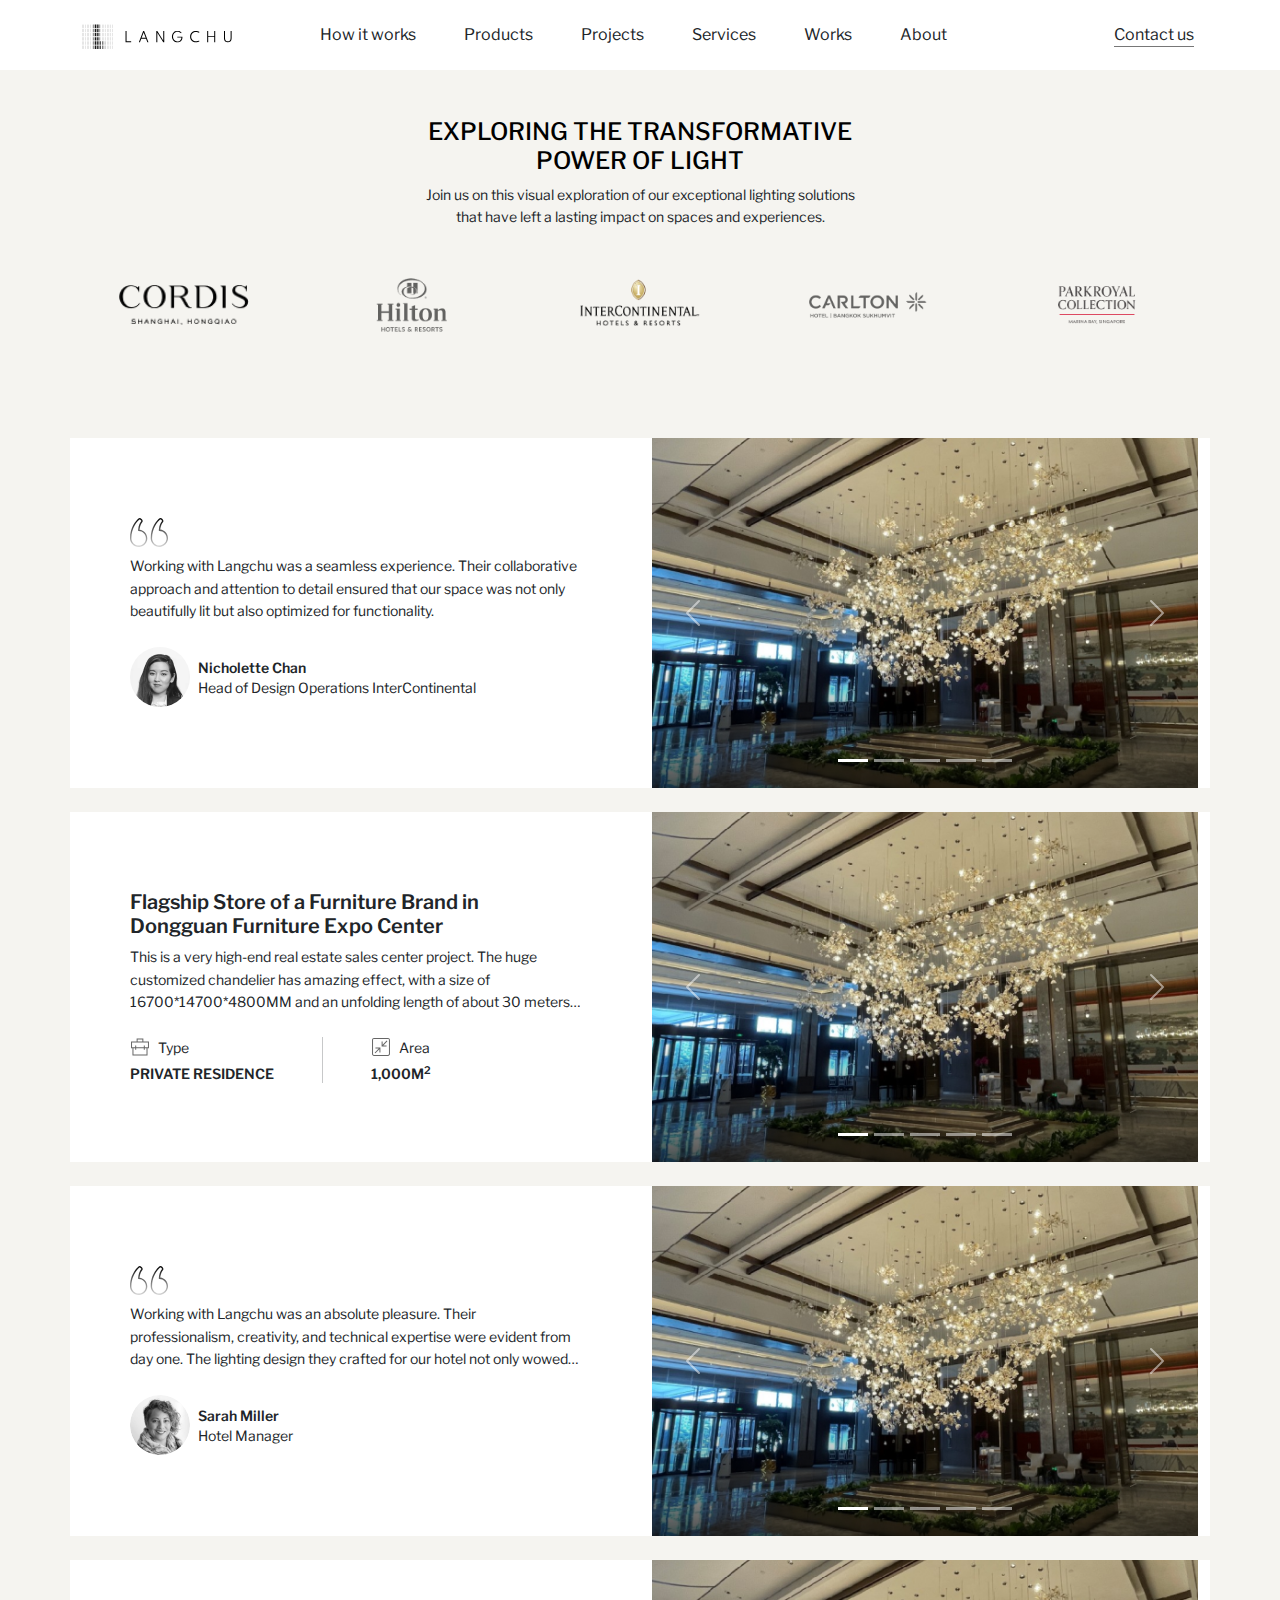
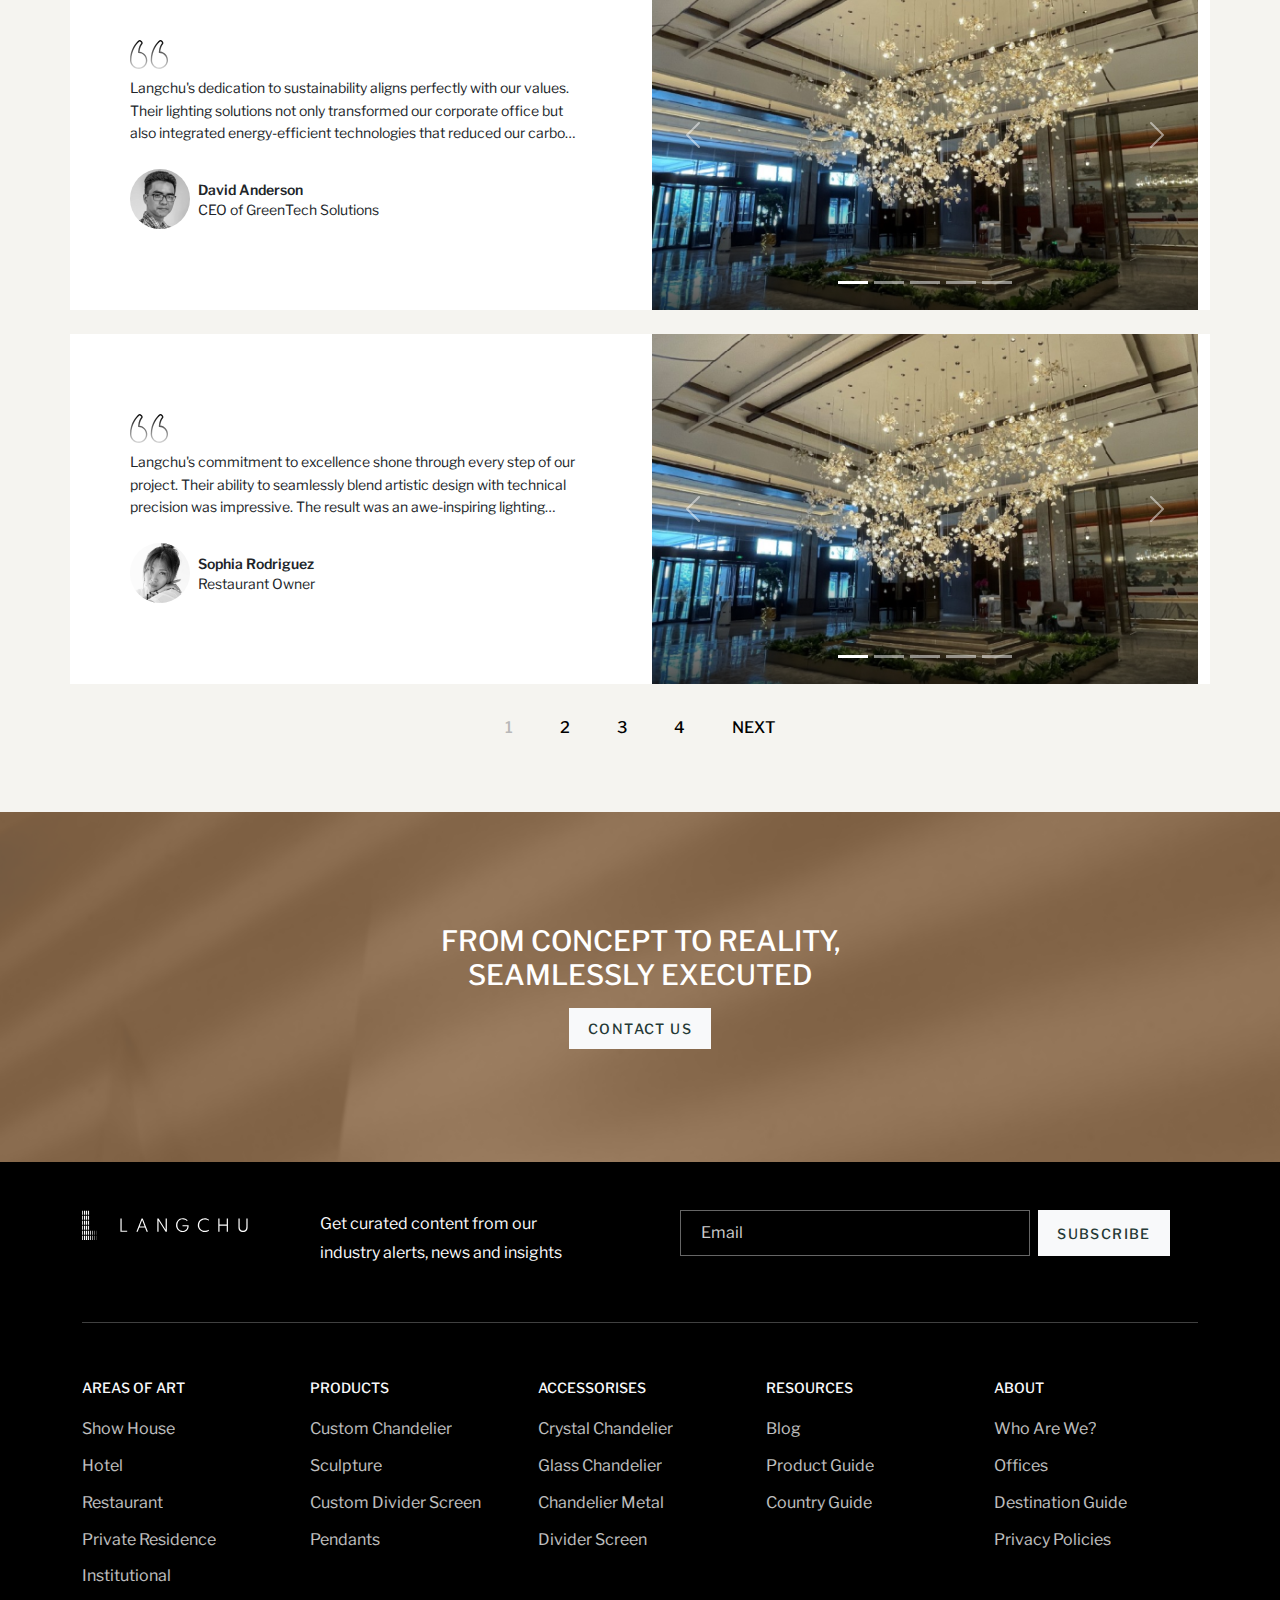
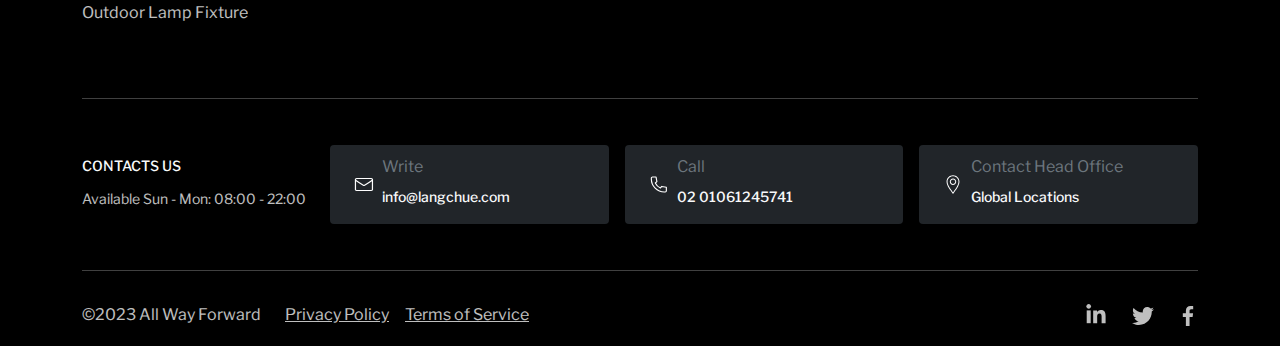
==== commit ce4e8623: "all done" ====
--- a/pages/projects/index.html
+++ b/pages/projects/index.html
@@ -40,7 +40,7 @@
               <a class="nav-link text-dark" href="/pages/services.html">Services</a>
             </li>
             <li class="nav-item">
-              <a class="nav-link text-dark" href="#">Works</a>
+              <a class="nav-link text-dark" href="/pages/works.html">Works</a>
             </li>
             <li class="nav-item">
               <a class="nav-link text-dark" href="/pages/about.html">About</a>
--- a/assets/css/style.css
+++ b/assets/css/style.css
@@ -98,10 +98,11 @@
   display: none;
 }
 
+/* 
 .how-works-cus .col:nth-child(2),
 .how-works-cus .col:nth-child(5) {
   margin-top: 30px;
-}
+} */
 
 /* *********** Assurance Quality ***********  */
 
@@ -205,7 +206,9 @@
 
 
 .about-contact-form :is(input, textarea),
-.about-contact-form :is(input, textarea):focus {
+.about-contact-form :is(input, textarea):focus,
+.work-contact-form :is(input, textarea),
+.work-contact-form :is(input, textarea):focus {
   border: 1px solid rgba(255, 255, 255, 0.50);
   background: rgba(255, 255, 255, 0.05);
   backdrop-filter: blur(6px);
@@ -214,7 +217,8 @@
 
 
 
-.about-contact-form :is(input, textarea)::placeholder {
+.about-contact-form :is(input, textarea)::placeholder,
+.work-contact-form :is(input, textarea)::placeholder {
   color: rgba(255, 255, 255, 0.7);
 }
 
@@ -231,13 +235,44 @@
 
 /*
 ====================================================
-              Howit Works Page
+              How it Works Page
 ====================================================*/
 .hero-how-works {
   background:
     linear-gradient(180deg, #000 0%, rgb(0 0 0 / 40%) 10.57%, rgba(0, 0, 0, 0) 51.38%),
     url(../images/how-works/banner-how-works.png) no-repeat center/cover;
   min-height: 450px;
+}
+
+.process-how-two {
+  position: relative;
+}
+
+.process-how-two::before {
+  content: '';
+  position: absolute;
+  width: 100%;
+  height: 410px;
+  left: 0;
+  right: 0;
+  background-image: url("../images/how-works/before-image.png");
+  margin-block: auto;
+  bottom: 20%;
+}
+
+/*
+====================================================
+                  Works Page
+====================================================*/
+.hero-works {
+  background:
+    linear-gradient(180deg, #000 0%, rgb(0 0 0 / 40%) 10.57%, rgba(0, 0, 0, 0) 51.38%),
+    url(../images/works/works-bg.png) no-repeat center/cover;
+  min-height: 450px;
+}
+
+.work-contact-form {
+  background: url("../images/works/work-contact-form.png") no-repeat center/cover;
 }
 
 /* *********** Responsive ***********  */
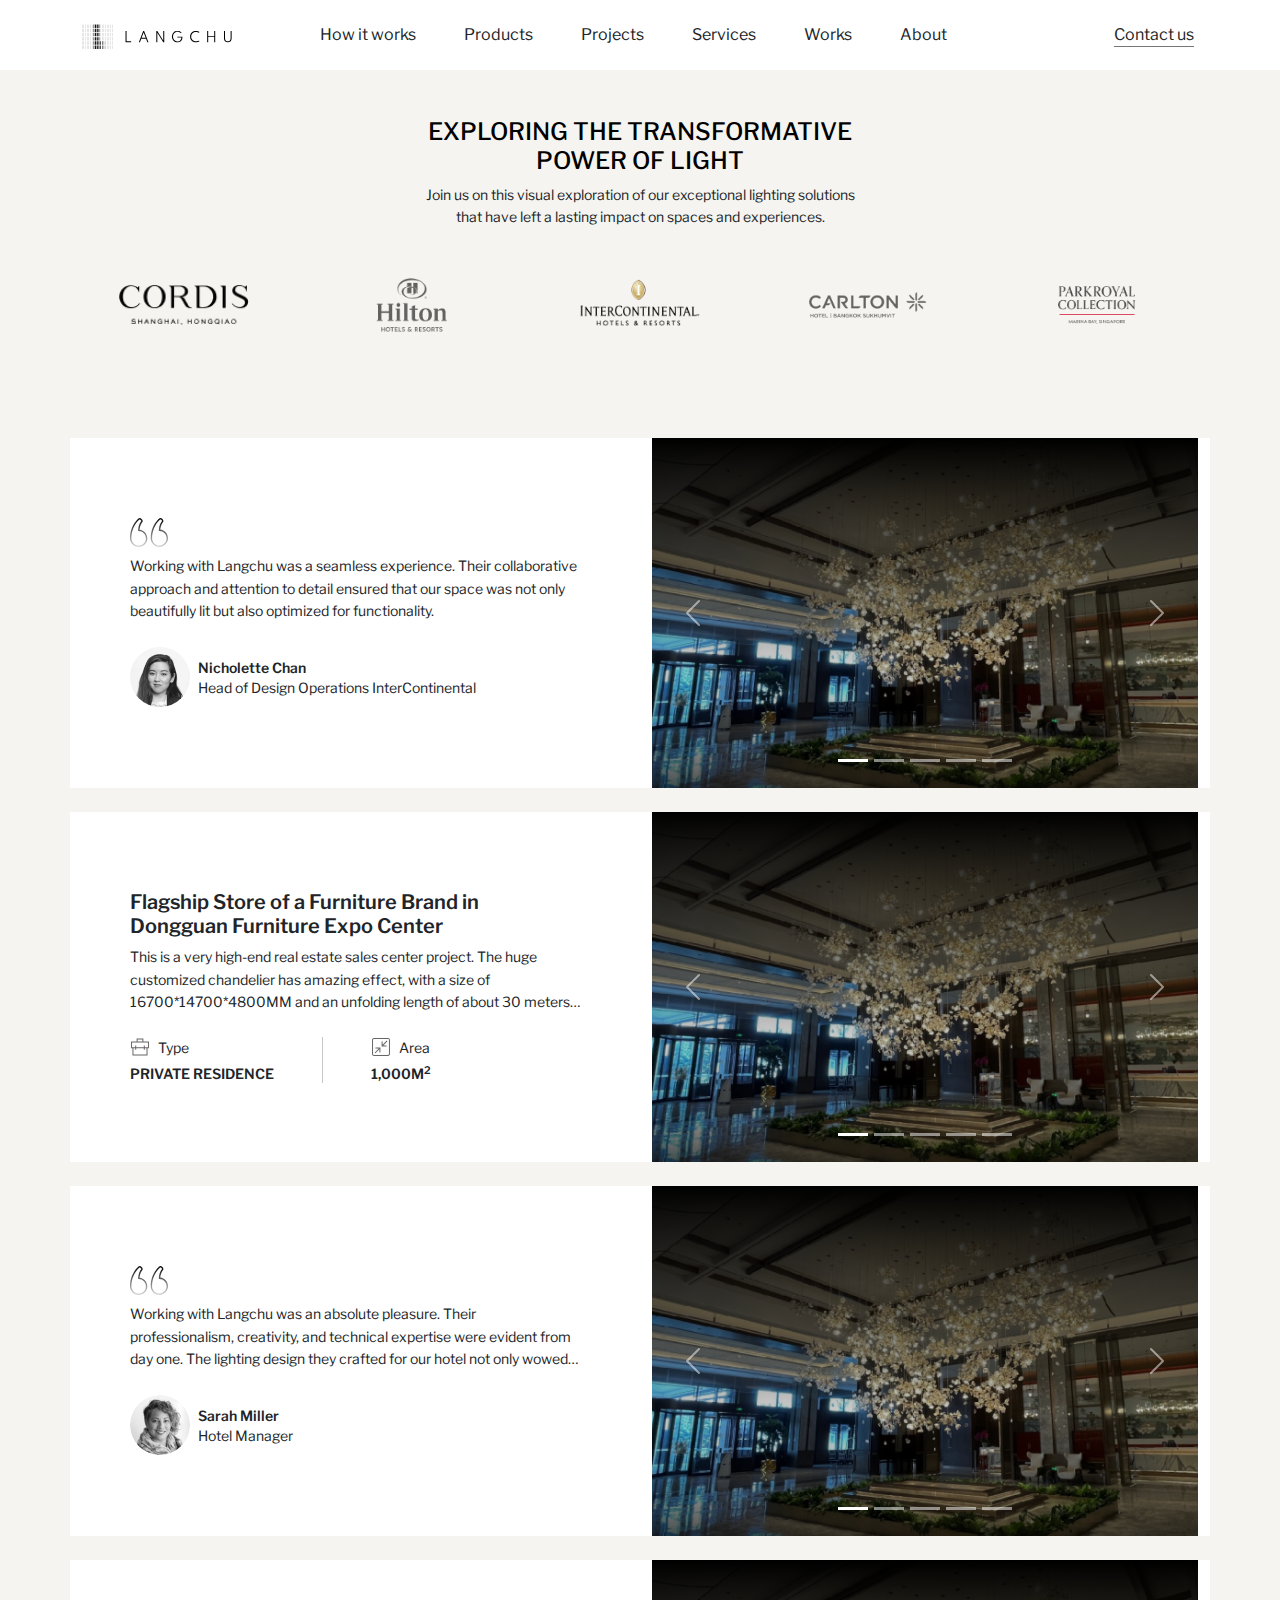
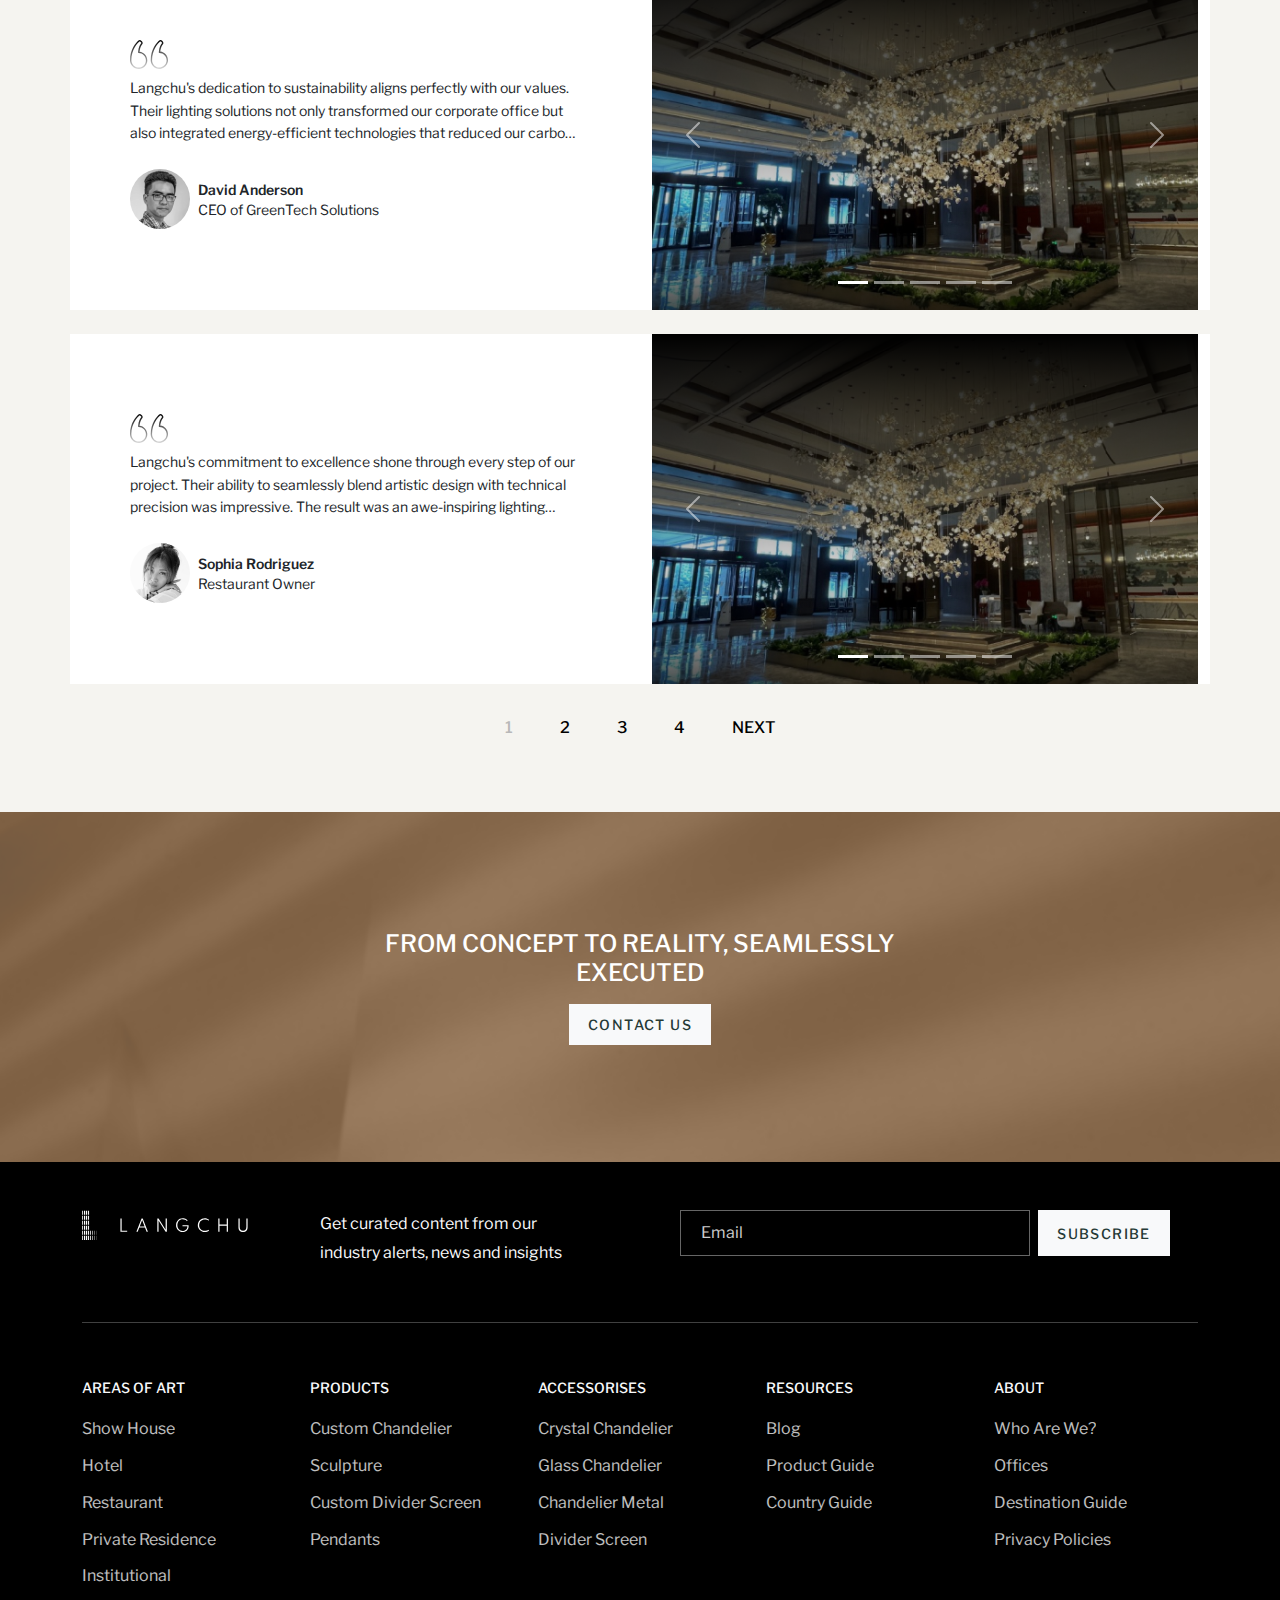
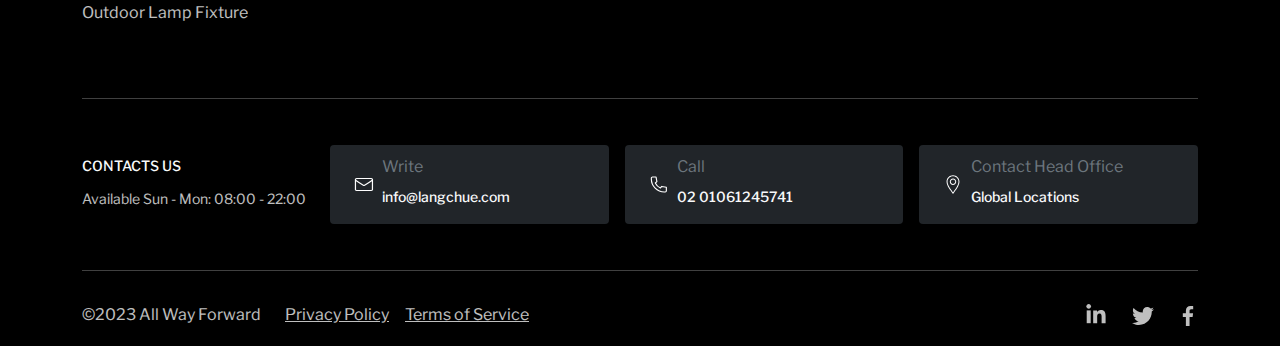
==== commit 4c841f48: "all done" ====
--- a/pages/projects/index.html
+++ b/pages/projects/index.html
@@ -47,8 +47,8 @@
             </li>
           </ul>
           <div>
-            <button class="bg-transparent px-3 px-lg-0 border-0 btn-contact-us text-dark" type="button"><span
-                class="p-1">Contact us</span></button>
+            <button class="bg-transparent px-3 px-lg-0 border-0 btn-contact-us text-dark" data-bs-toggle="modal"
+              data-bs-target="#staticBackdrop" type="button"><span class="p-1">Contact us</span></button>
           </div>
         </div>
       </nav>
@@ -56,10 +56,10 @@
   </header>
 
   <!-- Hero Projects Section  -->
-  <section class="bg-light-brown projects-home py-5 d-flex align-items-center">
+  <section class="bg-light-brown projects-home py-md-5 py-4 d-flex align-items-center">
     <div class="container">
       <div class="row justify-content-center mb-4">
-        <div class="col-sm-8 col-md-7 col-lg-6 col-xl-5 col-xl-4">
+        <div class="col-sm-10 col-md-8 col-lg-6 col-xl-5 col-xl-4">
           <div class="text-center">
             <h1 class="text-black text-uppercase m-0 fs-lg mb-2">Exploring the Transformative
               Power of Light</h1>
@@ -120,7 +120,7 @@
               to detail
               ensured that our
               space was not only beautifully lit but also optimized for functionality.</p>
-            <div class="d-flex gap-2 align-items-center">
+            <div class="d-flex gap-2 align-items-center flex-md-wrap flex-lg-nowrap">
               <img src="../../assets/images/projects/client-profile-1.png" width="60" height="60"
                 class="rounded-circle object-fit-cover" alt="clinet-profile" />
               <div>
@@ -152,7 +152,7 @@
                   <img src="../../assets/images/projects/projects-1.png" height="350"
                     class="object-fit-cover d-block w-100" alt="projects" />
                   <div class="position-absolute top-50 start-50 translate-middle view-project-wrapper z-1">
-                    <a href="/pages/projects/view.html" class="btn btn-light">View Details</a>
+                    <a href="/pages/projects/view.html" class="btn btn-light w-100">View Details</a>
                   </div>
                   <div class="overrelay-image position-absolute top-0 start-0 w-100 h-100"></div>
                 </div>
@@ -161,7 +161,7 @@
                   <img src="../../assets/images/projects/projects-2.png" height="350"
                     class="object-fit-cover d-block w-100" alt="projects" />
                   <div class="position-absolute top-50 start-50 translate-middle view-project-wrapper z-1">
-                    <a href="/pages/projects/view.html" class="btn btn-light">View Details</a>
+                    <a href="/pages/projects/view.html" class="btn btn-light w-100">View Details</a>
                   </div>
                   <div class="overrelay-image position-absolute top-0 start-0 w-100 h-100"></div>
                 </div>
@@ -170,7 +170,7 @@
                   <img src="../../assets/images/projects/projects-3.png" height="350"
                     class="object-fit-cover d-block w-100" alt="projects" />
                   <div class="position-absolute top-50 start-50 translate-middle view-project-wrapper z-1">
-                    <a href="/pages/projects/view.html" class="btn btn-light">View Details</a>
+                    <a href="/pages/projects/view.html" class="btn btn-light w-100">View Details</a>
                   </div>
                   <div class="overrelay-image position-absolute top-0 start-0 w-100 h-100"></div>
                 </div>
@@ -179,7 +179,7 @@
                   <img src="../../assets/images/projects/projects-4.png" height="350"
                     class="object-fit-cover d-block w-100" alt="projects" />
                   <div class="position-absolute top-50 start-50 translate-middle view-project-wrapper z-1">
-                    <a href="/pages/projects/view.html" class="btn btn-light">View Details</a>
+                    <a href="/pages/projects/view.html" class="btn btn-light w-100">View Details</a>
                   </div>
                   <div class="overrelay-image position-absolute top-0 start-0 w-100 h-100"></div>
                 </div>
@@ -188,7 +188,7 @@
                   <img src="../../assets/images/projects/projects-5.png" height="350"
                     class="object-fit-cover d-block w-100" alt="projects" />
                   <div class="position-absolute top-50 start-50 translate-middle view-project-wrapper z-1">
-                    <a href="/pages/projects/view.html" class="btn btn-light">View Details</a>
+                    <a href="/pages/projects/view.html" class="btn btn-light w-100">View Details</a>
                   </div>
                   <div class="overrelay-image position-absolute top-0 start-0 w-100 h-100"></div>
                 </div>
@@ -226,7 +226,7 @@
               is a very
               large custom chandelier.</p>
             <!-- List  -->
-            <div class="d-flex gap-md-5 gap-4">
+            <div class="d-flex gap-lg-5 gap-3 flex-md-column flex-lg-row">
               <!-- 1 -->
               <div class="d-flex flex-column gap-2">
                 <div class="d-inline-flex gap-2 align-items-center">
@@ -236,7 +236,7 @@
                 <h5 class="text-uppercase fs-sm m-0 fw-semibold lh-sm">Private Residence</h5>
               </div>
               <!-- 2 -->
-              <div class="vr"></div>
+              <div class="vr d-md-none d-lg-block"></div>
               <!-- 3 -->
               <div class="d-flex flex-column gap-2">
                 <div class="d-inline-flex gap-2 align-items-center">
@@ -337,7 +337,7 @@
               from day one. The lighting design they crafted for our hotel not only wowed our guests but also enhanced
               their overall
               experience. Langchu truly knows how to illuminate spaces with brilliance.</p>
-            <div class="d-flex gap-2 align-items-center">
+            <div class="d-flex gap-2 align-items-center flex-md-wrap flex-lg-nowrap">
               <img src="../../assets/images/projects/client-profile-2.png" width="60" height="60"
                 class="rounded-circle object-fit-cover" alt="clinet-profile" />
               <div>
@@ -435,7 +435,7 @@
               our corporate office but also integrated energy-efficient technologies that reduced our carbon footprint.
               Their team's
               collaborative approach made the entire process seamless and enjoyable.</p>
-            <div class="d-flex gap-2 align-items-center">
+            <div class="d-flex gap-2 align-items-center flex-md-wrap flex-lg-nowrap">
               <img src="../../assets/images/projects/client-profile-3.png" width="60" height="60"
                 class="rounded-circle object-fit-cover" alt="clinet-profile" />
               <div>
@@ -533,7 +533,7 @@
               design with technical precision was impressive. The result was an awe-inspiring lighting system that adds
               a layer of
               sophistication and charm to our restaurant. We're thrilled with the outcome.</p>
-            <div class="d-flex gap-2 align-items-center">
+            <div class="d-flex gap-2 align-items-center flex-md-wrap flex-lg-nowrap">
               <img src="../../assets/images/projects/client-profile-4.png" width="60" height="60"
                 class="rounded-circle object-fit-cover" alt="clinet-profile" />
               <div>
@@ -658,14 +658,102 @@
       <div class="row justify-content-center">
         <div class="col-md-10 col-lg-8 col-xl-6">
           <div class="text-center">
-            <h2 class="text-white mb-3 text-uppercase fs-xl">From Concept to Reality,
+            <h2 class="text-white mb-3 text-uppercase fs-lg">From Concept to Reality,
               Seamlessly Executed</h2>
-            <button type="button" class="btn btn-light">Contact Us</button>
+            <button type="button" class="btn btn-light" data-bs-toggle="modal" data-bs-target="#staticBackdrop">Contact
+              Us</button>
           </div>
         </div>
       </div>
     </div>
   </section>
+
+  <!-- Contact Us Modal -->
+  <div class="modal fade" id="staticBackdrop" data-bs-backdrop="static" data-bs-keyboard="false" tabindex="-1"
+    aria-labelledby="staticBackdropLabel" aria-hidden="true">
+    <div class="modal-dialog modal-xl modal-dialog-centered">
+      <div class="modal-content position-relative overflow-hidden rounded-0 bg-light-brown">
+        <div class="position-absolute end-0 top-0 pe-2 pt-2 mb-3 z-1">
+          <button type="button" class="btn-close shadow-none" data-bs-dismiss="modal" aria-label="Close"></button>
+        </div>
+        <div class="modal-body p-0">
+          <div class="row gx-0">
+            <div class="col-lg-6 d-none d-lg-block">
+              <div class="h-100">
+                <img src="../../assets/images/contact-us/modal-img.png" class="w-100 h-100" alt="contact-us">
+              </div>
+            </div>
+            <div class="col-lg-6">
+              <div class="py-3 px-4 px-md-5 d-flex flex-column gap-4 h-100 justify-content-center">
+                <!-- title  -->
+                <div>
+                  <h3 class="text-black m-0 text-uppercase fs-base fw-semibold">Contact Us</h3>
+                </div>
+                <!-- form  -->
+                <form action="" class="d-flex flex-column gap-3">
+                  <!-- Full Name  -->
+                  <div>
+                    <input type="text" placeholder="Full Name" name="fname" id="fname" class="form-control" />
+                  </div>
+                  <!-- Email  -->
+                  <div>
+                    <input type="email" placeholder="Email" name="email" id="email" class="form-control" />
+                  </div>
+                  <!-- Phone  -->
+                  <div>
+                    <input type="tel" placeholder="Phone" name="phone" id="phone" class="form-control" />
+                  </div>
+                  <!-- Service  -->
+                  <div>
+                    <select class="form-select" aria-label="Default select example">
+                      <option selected>Select Service</option>
+                      <option value="1">Service 1</option>
+                      <option value="2">Service 2</option>
+                      <option value="3">Service 3</option>
+                    </select>
+                  </div>
+                  <!-- Textarea  -->
+                  <div>
+                    <textarea class="form-control" placeholder="Note" id="floatingTextarea"></textarea>
+                  </div>
+                  <!-- Button  -->
+                  <div>
+                    <button type="button" class="btn btn-primary w-100">Next Step</button>
+                  </div>
+                </form>
+                <!-- Contact Us  -->
+                <div class="row row-cols-1 gy-2 row-cols-md-2 row-cols-lg-1 row-cols-xl-2">
+                  <div class="col">
+                    <div class="bg-white d-flex gap-2 px-3 py-2 rounded-1 w-100">
+                      <img src="../assets/icons/email-dark.svg" width="20" alt="email">
+                      <div>
+                        <p class="text-secondary m-0">Write</p>
+                        <h6 class="text-dark m-0 fs-sm">info@langchue.com</h6>
+                      </div>
+                    </div>
+                  </div>
+                  <div class="col">
+                    <div class="bg-white d-flex gap-2 px-3 py-2 rounded-1 w-100">
+                      <img src="../assets/icons/call-dark.svg" width="20" alt="email">
+                      <div>
+                        <p class="text-secondary m-0 m-0">
+                          Call
+                        </p>
+                        <h6 class="text-dark m-0 fs-sm">02 01061245741</h6>
+                      </div>
+                    </div>
+                  </div>
+                </div>
+                <div>
+                  <p class="text-secondary fs-sm m-0 fw-semibold">Available Sun - Mon: 08:00 - 22:00</p>
+                </div>
+              </div>
+            </div>
+          </div>
+        </div>
+      </div>
+    </div>
+  </div>
 
   <!-- Footer  -->
   <footer class="bg-black pt-md-5 pt-4 pb-3">
--- a/assets/css/style.css
+++ b/assets/css/style.css
@@ -289,6 +289,17 @@
   }
 }
 
+@media all and (min-width:992px) and (max-width: 1199px) {
+  .process-how-two::before {
+    display: none;
+  }
+}
+
+@media all and (min-width:320px) and (max-width: 991px) {
+  .process-how-two::before {
+    display: none;
+  }
+}
 
 @media all and (min-width:320px) and (max-width: 575px) {
   .newsletter-form input {
@@ -308,6 +319,10 @@
     display: none;
   }
 
+  .process-how-two::before {
+    display: none;
+  }
+
   .hero-home {
     background-image: url("../images//home/hero-bg.png");
     min-height: 220px;
